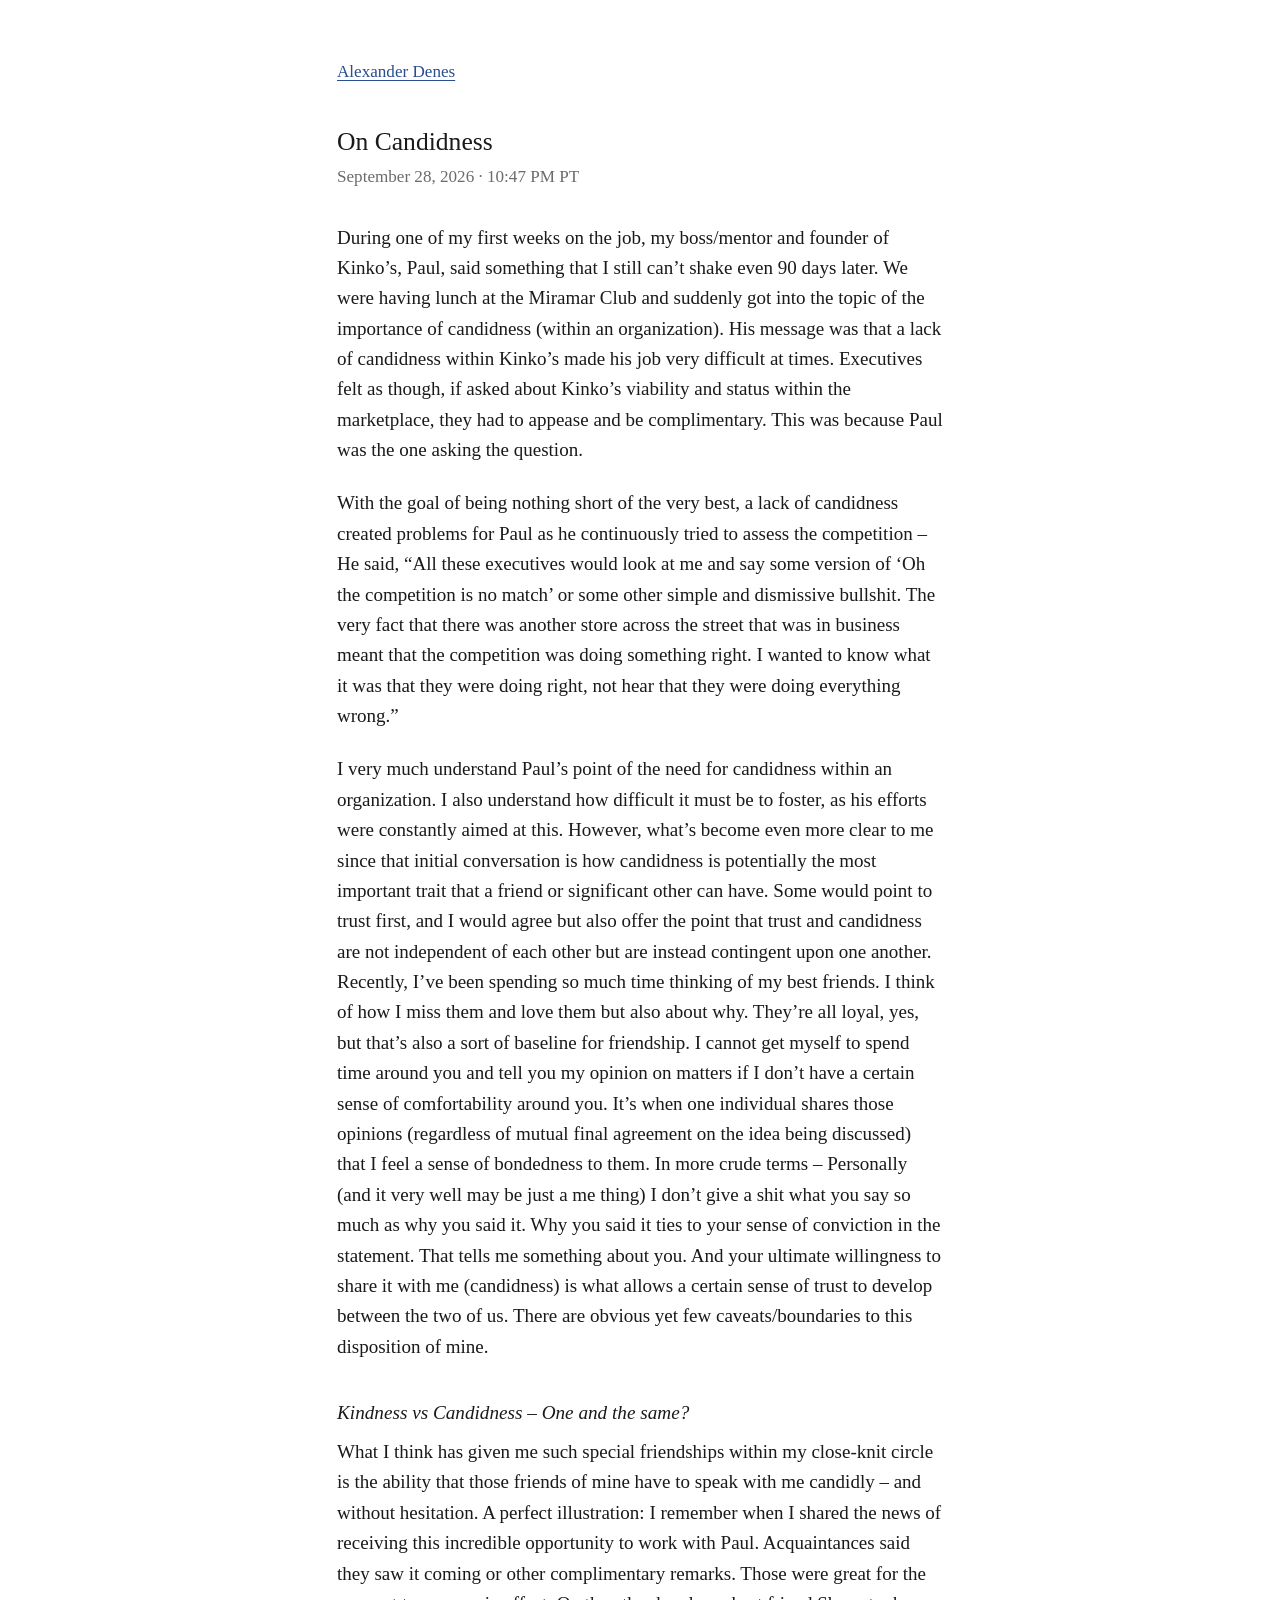
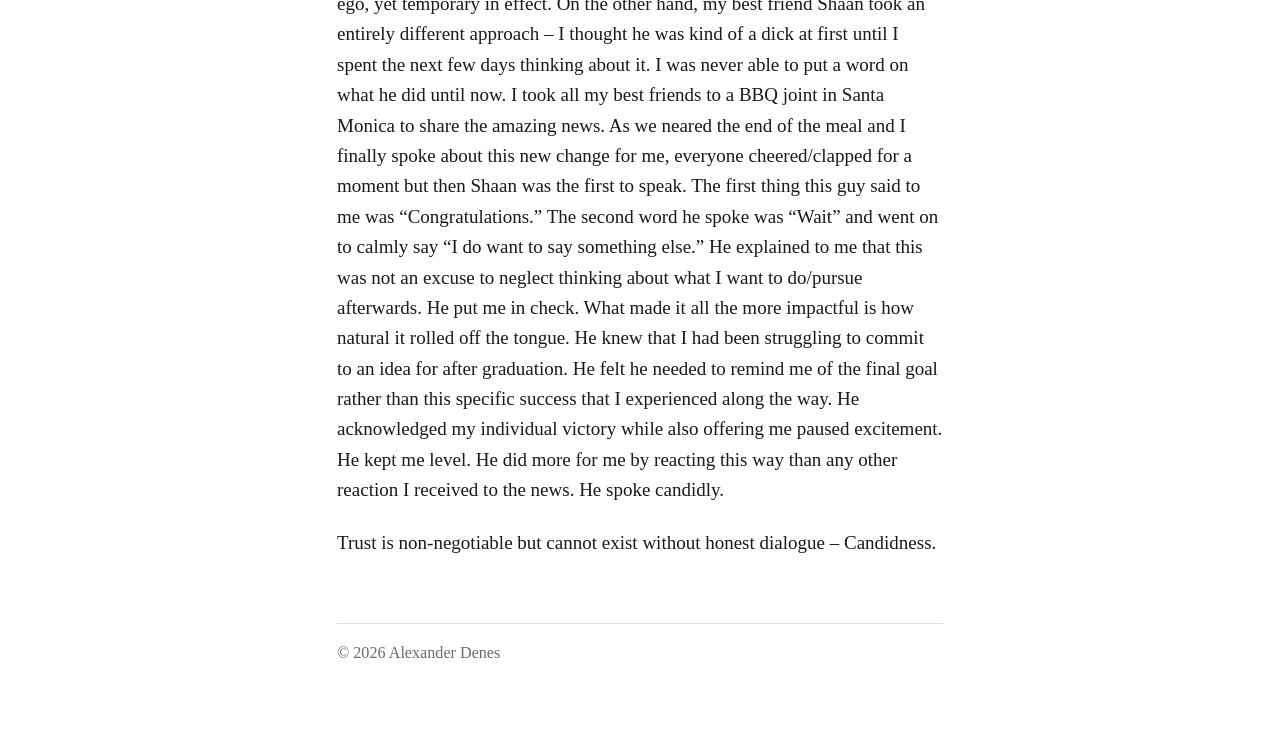
==== essays/on-candidness.html @ 950a408e "On Candidness: reword sentence about fostering candidness Co-Authored-By: Claude Opus 5.5 <noreply@a" ====
<!DOCTYPE html>
<html lang="en">
<head>
  <meta charset="utf-8">
  <meta name="viewport" content="width=device-width, initial-scale=1">
  <title>On Candidness — Alexander Denes</title>
  <link rel="stylesheet" href="/style.css">
</head>
<body>
<main>
  <a class="back" href="/">Alexander Denes</a>
  <article>
    <h1>On Candidness</h1>
    <p class="date"><time datetime="2026-09-28T22:47-07:00">September 28, 2026 · 10:47 PM PT</time></p>

    <p>During one of my first weeks on the job, my boss/mentor and founder of Kinko’s, Paul, said something that I still can’t shake even 90 days later. We were having lunch at the Miramar Club and suddenly got into the topic of the importance of candidness (within an organization). His message was that a lack of candidness within Kinko’s made his job very difficult at times. Executives felt as though, if asked about Kinko’s viability and status within the marketplace, they had to appease and be complimentary. This was because Paul was the one asking the question.</p>

    <p>With the goal of being nothing short of the very best, a lack of candidness created problems for Paul as he continuously tried to assess the competition – He said, “All these executives would look at me and say some version of ‘Oh the competition is no match’ or some other simple and dismissive bullshit. The very fact that there was another store across the street that was in business meant that the competition was doing something right. I wanted to know what it was that they were doing right, not hear that they were doing everything wrong.”</p>

    <p>I very much understand Paul’s point of the need for candidness within an organization. I also understand how difficult it must be to foster, as his efforts were constantly aimed at this. However, what’s become even more clear to me since that initial conversation is how candidness is potentially the most important trait that a friend or significant other can have. Some would point to trust first, and I would agree but also offer the point that trust and candidness are not independent of each other but are instead contingent upon one another. Recently, I’ve been spending so much time thinking of my best friends. I think of how I miss them and love them but also about why. They’re all loyal, yes, but that’s also a sort of baseline for friendship. I cannot get myself to spend time around you and tell you my opinion on matters if I don’t have a certain sense of comfortability around you. It’s when one individual shares those opinions (regardless of mutual final agreement on the idea being discussed) that I feel a sense of bondedness to them. In more crude terms – Personally (and it very well may be just a me thing) I don’t give a shit what you say so much as why you said it. Why you said it ties to your sense of conviction in the statement. That tells me something about you. And your ultimate willingness to share it with me (candidness) is what allows a certain sense of trust to develop between the two of us. There are obvious yet few caveats/boundaries to this disposition of mine.</p>

    <h2>Kindness vs Candidness – One and the same?</h2>

    <p>What I think has given me such special friendships within my close-knit circle is the ability that those friends of mine have to speak with me candidly – and without hesitation. A perfect illustration: I remember when I shared the news of receiving this incredible opportunity to work with Paul. Acquaintances said they saw it coming or other complimentary remarks. Those were great for the ego, yet temporary in effect. On the other hand, my best friend Shaan took an entirely different approach – I thought he was kind of a dick at first until I spent the next few days thinking about it. I was never able to put a word on what he did until now. I took all my best friends to a BBQ joint in Santa Monica to share the amazing news. As we neared the end of the meal and I finally spoke about this new change for me, everyone cheered/clapped for a moment but then Shaan was the first to speak. The first thing this guy said to me was “Congratulations.” The second word he spoke was “Wait” and went on to calmly say “I do want to say something else.” He explained to me that this was not an excuse to neglect thinking about what I want to do/pursue afterwards. He put me in check. What made it all the more impactful is how natural it rolled off the tongue. He knew that I had been struggling to commit to an idea for after graduation. He felt he needed to remind me of the final goal rather than this specific success that I experienced along the way. He acknowledged my individual victory while also offering me paused excitement. He kept me level. He did more for me by reacting this way than any other reaction I received to the news. He spoke candidly.</p>

    <p>Trust is non-negotiable but cannot exist without honest dialogue – Candidness.</p>
  </article>
  <footer>© 2026 Alexander Denes</footer>
</main>
</body>
</html>
---- style.css ----
:root {
  --ink: #1a1a1a;
  --muted: #6b6b6b;
  --paper: #ffffff;
  --link: #2a4d8f;
  --rule: #e2e2e2;
}
* { box-sizing: border-box; }
html { -webkit-text-size-adjust: 100%; }
body {
  margin: 0;
  background: var(--paper);
  color: var(--ink);
  font-family: "Iowan Old Style", "Palatino Linotype", Palatino, "Book Antiqua", Georgia, serif;
  font-size: 19px;
  line-height: 1.6;
}
main { max-width: 34em; margin: 0 auto; padding: 3.5rem 1.25rem 5rem; }
a { color: var(--link); text-decoration-thickness: 1px; text-underline-offset: 3px; }
a:hover { color: var(--ink); }
a:focus-visible { outline: 2px solid var(--link); outline-offset: 3px; }

.site-name { font-size: 1.9rem; font-weight: normal; letter-spacing: -0.01em; margin: 0 0 0.25rem; }
.site-name a { color: var(--ink); text-decoration: none; }
.tagline { color: var(--muted); margin: 0 0 3rem; font-style: italic; }

.essays { list-style: none; padding: 0; margin: 0; }
.essays li { display: flex; justify-content: space-between; gap: 1rem; padding: 0.4rem 0; }
.essays time { color: var(--muted); font-size: 0.85em; white-space: nowrap; }

.back { font-size: 0.9em; }
article h1 { font-size: 1.6rem; font-weight: normal; line-height: 1.25; margin: 2.5rem 0 0.3rem; }
article .date { color: var(--muted); font-size: 0.9em; margin: 0 0 2rem; }
article p { margin: 0 0 1.2em; }
article h2 { font-size: 1.2rem; font-weight: normal; font-style: italic; line-height: 1.3; margin: 2em 0 0.6em; }
article blockquote { margin: 1.5em 0; padding-left: 1em; border-left: 2px solid var(--rule); color: var(--muted); }

footer { margin-top: 4rem; padding-top: 1rem; border-top: 1px solid var(--rule); color: var(--muted); font-size: 0.85em; }
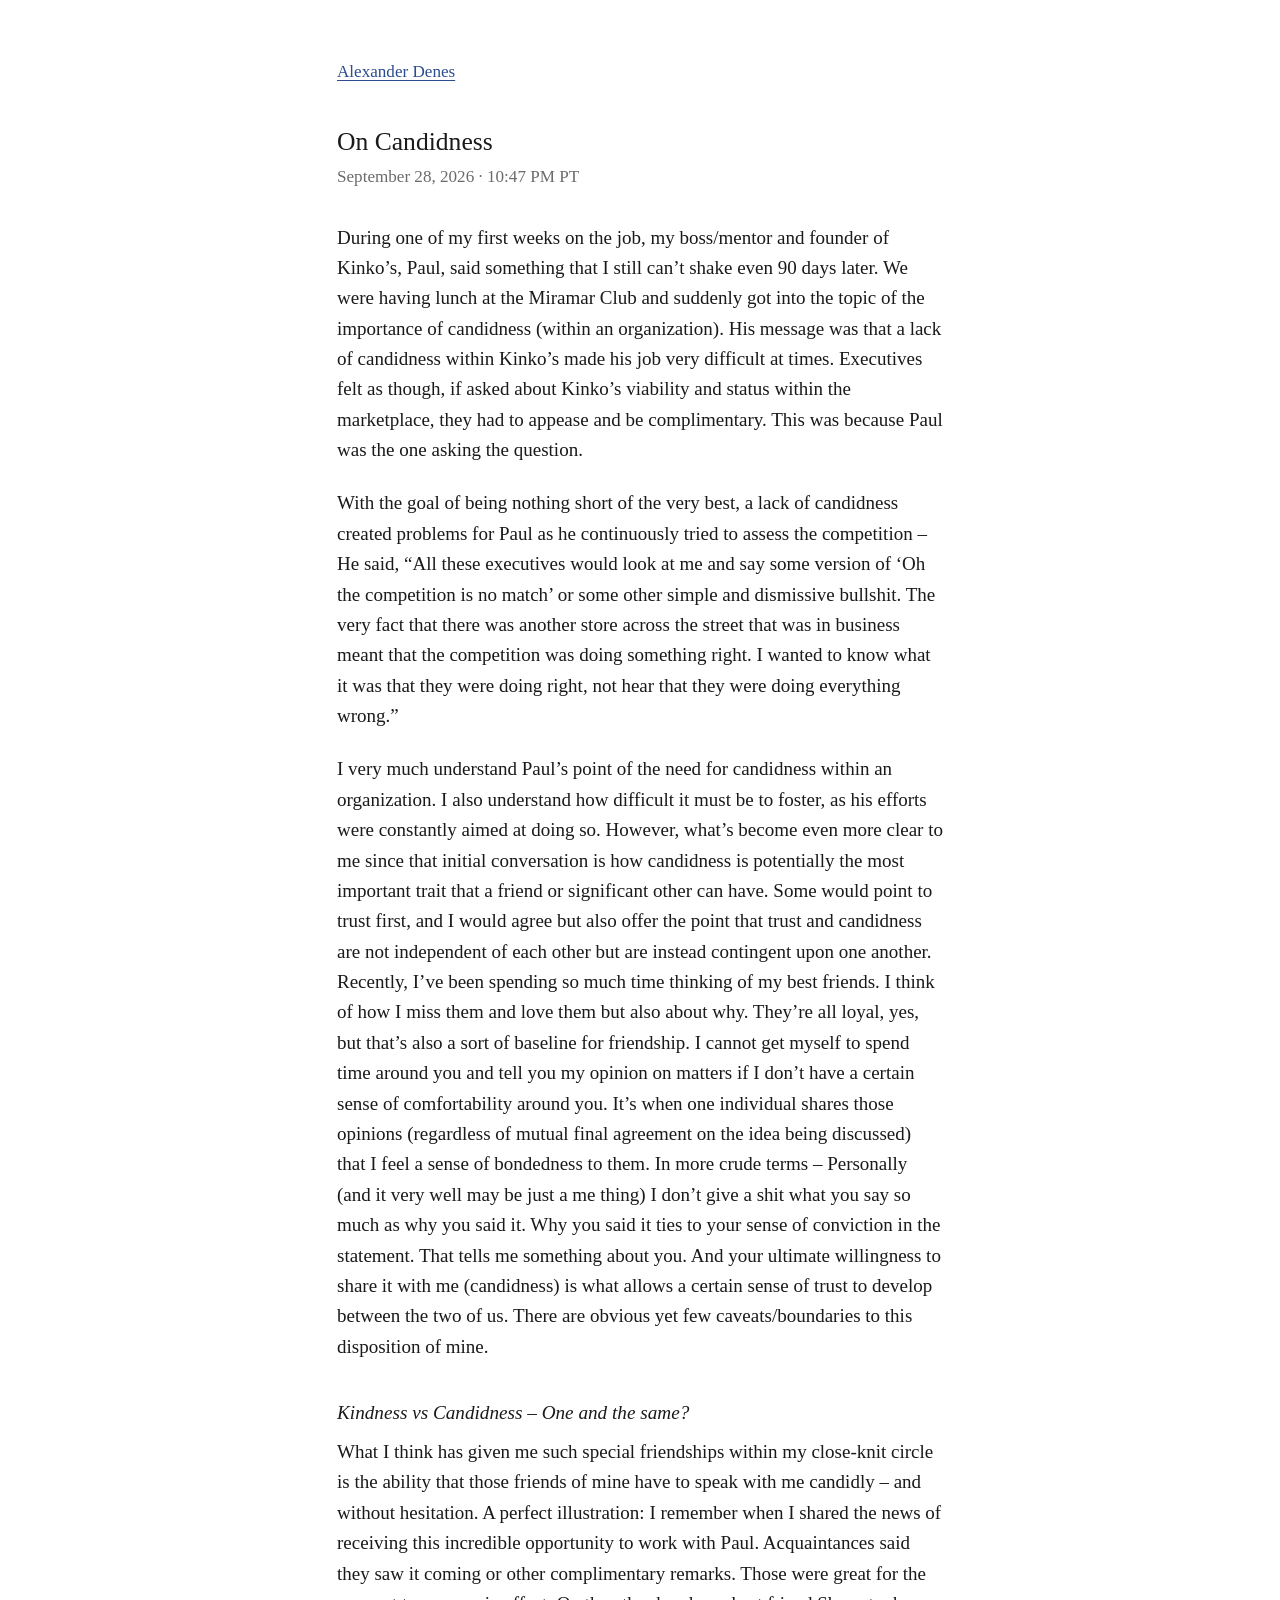
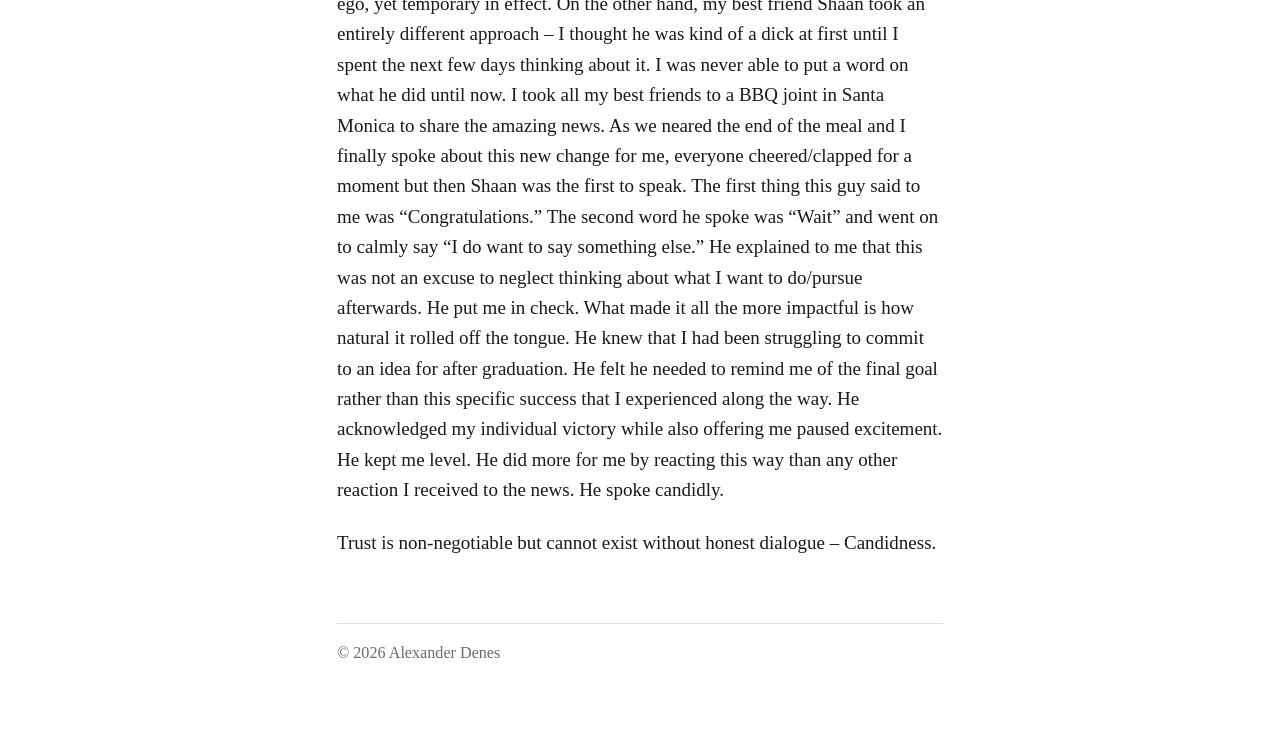
==== commit 0db72e68: "On Candidness: restore "doing so" in sentence about fostering candidness Co-Authored-By: Claude Opus" ====
--- a/essays/on-candidness.html
+++ b/essays/on-candidness.html
@@ -17,7 +17,7 @@
 
     <p>With the goal of being nothing short of the very best, a lack of candidness created problems for Paul as he continuously tried to assess the competition – He said, “All these executives would look at me and say some version of ‘Oh the competition is no match’ or some other simple and dismissive bullshit. The very fact that there was another store across the street that was in business meant that the competition was doing something right. I wanted to know what it was that they were doing right, not hear that they were doing everything wrong.”</p>
 
-    <p>I very much understand Paul’s point of the need for candidness within an organization. I also understand how difficult it must be to foster, as his efforts were constantly aimed at this. However, what’s become even more clear to me since that initial conversation is how candidness is potentially the most important trait that a friend or significant other can have. Some would point to trust first, and I would agree but also offer the point that trust and candidness are not independent of each other but are instead contingent upon one another. Recently, I’ve been spending so much time thinking of my best friends. I think of how I miss them and love them but also about why. They’re all loyal, yes, but that’s also a sort of baseline for friendship. I cannot get myself to spend time around you and tell you my opinion on matters if I don’t have a certain sense of comfortability around you. It’s when one individual shares those opinions (regardless of mutual final agreement on the idea being discussed) that I feel a sense of bondedness to them. In more crude terms – Personally (and it very well may be just a me thing) I don’t give a shit what you say so much as why you said it. Why you said it ties to your sense of conviction in the statement. That tells me something about you. And your ultimate willingness to share it with me (candidness) is what allows a certain sense of trust to develop between the two of us. There are obvious yet few caveats/boundaries to this disposition of mine.</p>
+    <p>I very much understand Paul’s point of the need for candidness within an organization. I also understand how difficult it must be to foster, as his efforts were constantly aimed at doing so. However, what’s become even more clear to me since that initial conversation is how candidness is potentially the most important trait that a friend or significant other can have. Some would point to trust first, and I would agree but also offer the point that trust and candidness are not independent of each other but are instead contingent upon one another. Recently, I’ve been spending so much time thinking of my best friends. I think of how I miss them and love them but also about why. They’re all loyal, yes, but that’s also a sort of baseline for friendship. I cannot get myself to spend time around you and tell you my opinion on matters if I don’t have a certain sense of comfortability around you. It’s when one individual shares those opinions (regardless of mutual final agreement on the idea being discussed) that I feel a sense of bondedness to them. In more crude terms – Personally (and it very well may be just a me thing) I don’t give a shit what you say so much as why you said it. Why you said it ties to your sense of conviction in the statement. That tells me something about you. And your ultimate willingness to share it with me (candidness) is what allows a certain sense of trust to develop between the two of us. There are obvious yet few caveats/boundaries to this disposition of mine.</p>
 
     <h2>Kindness vs Candidness – One and the same?</h2>
 
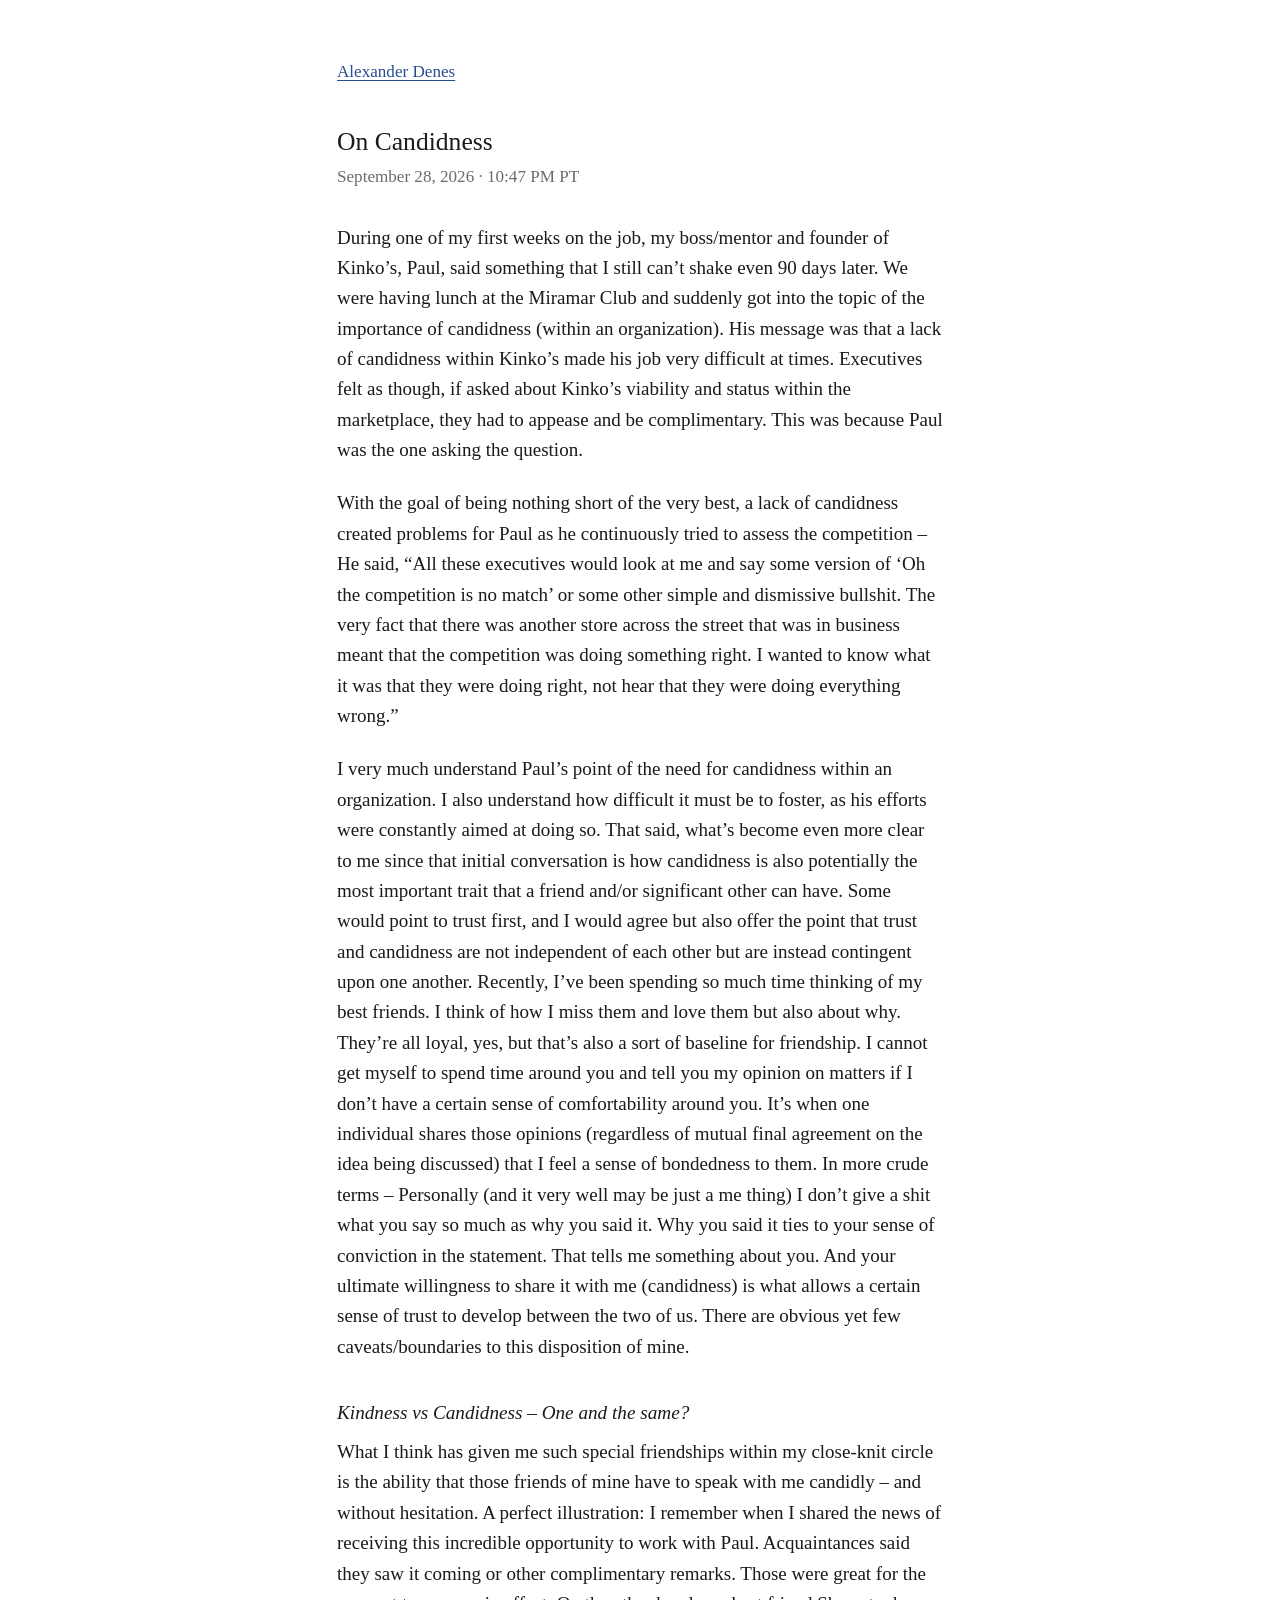
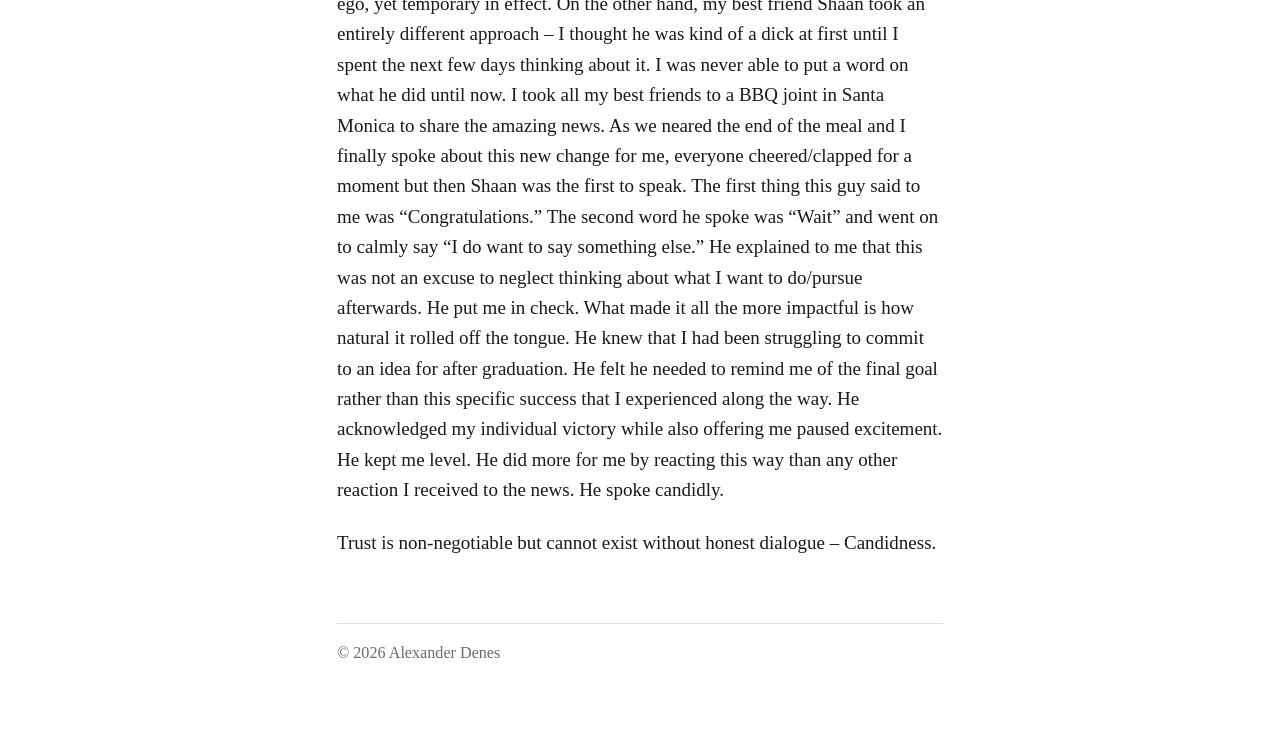
==== commit 27167e83: "On Candidness: reword sentence about friends and significant others Co-Authored-By: Claude Opus 5.5 " ====
--- a/essays/on-candidness.html
+++ b/essays/on-candidness.html
@@ -17,7 +17,7 @@
 
     <p>With the goal of being nothing short of the very best, a lack of candidness created problems for Paul as he continuously tried to assess the competition – He said, “All these executives would look at me and say some version of ‘Oh the competition is no match’ or some other simple and dismissive bullshit. The very fact that there was another store across the street that was in business meant that the competition was doing something right. I wanted to know what it was that they were doing right, not hear that they were doing everything wrong.”</p>
 
-    <p>I very much understand Paul’s point of the need for candidness within an organization. I also understand how difficult it must be to foster, as his efforts were constantly aimed at doing so. However, what’s become even more clear to me since that initial conversation is how candidness is potentially the most important trait that a friend or significant other can have. Some would point to trust first, and I would agree but also offer the point that trust and candidness are not independent of each other but are instead contingent upon one another. Recently, I’ve been spending so much time thinking of my best friends. I think of how I miss them and love them but also about why. They’re all loyal, yes, but that’s also a sort of baseline for friendship. I cannot get myself to spend time around you and tell you my opinion on matters if I don’t have a certain sense of comfortability around you. It’s when one individual shares those opinions (regardless of mutual final agreement on the idea being discussed) that I feel a sense of bondedness to them. In more crude terms – Personally (and it very well may be just a me thing) I don’t give a shit what you say so much as why you said it. Why you said it ties to your sense of conviction in the statement. That tells me something about you. And your ultimate willingness to share it with me (candidness) is what allows a certain sense of trust to develop between the two of us. There are obvious yet few caveats/boundaries to this disposition of mine.</p>
+    <p>I very much understand Paul’s point of the need for candidness within an organization. I also understand how difficult it must be to foster, as his efforts were constantly aimed at doing so. That said, what’s become even more clear to me since that initial conversation is how candidness is also potentially the most important trait that a friend and/or significant other can have. Some would point to trust first, and I would agree but also offer the point that trust and candidness are not independent of each other but are instead contingent upon one another. Recently, I’ve been spending so much time thinking of my best friends. I think of how I miss them and love them but also about why. They’re all loyal, yes, but that’s also a sort of baseline for friendship. I cannot get myself to spend time around you and tell you my opinion on matters if I don’t have a certain sense of comfortability around you. It’s when one individual shares those opinions (regardless of mutual final agreement on the idea being discussed) that I feel a sense of bondedness to them. In more crude terms – Personally (and it very well may be just a me thing) I don’t give a shit what you say so much as why you said it. Why you said it ties to your sense of conviction in the statement. That tells me something about you. And your ultimate willingness to share it with me (candidness) is what allows a certain sense of trust to develop between the two of us. There are obvious yet few caveats/boundaries to this disposition of mine.</p>
 
     <h2>Kindness vs Candidness – One and the same?</h2>
 
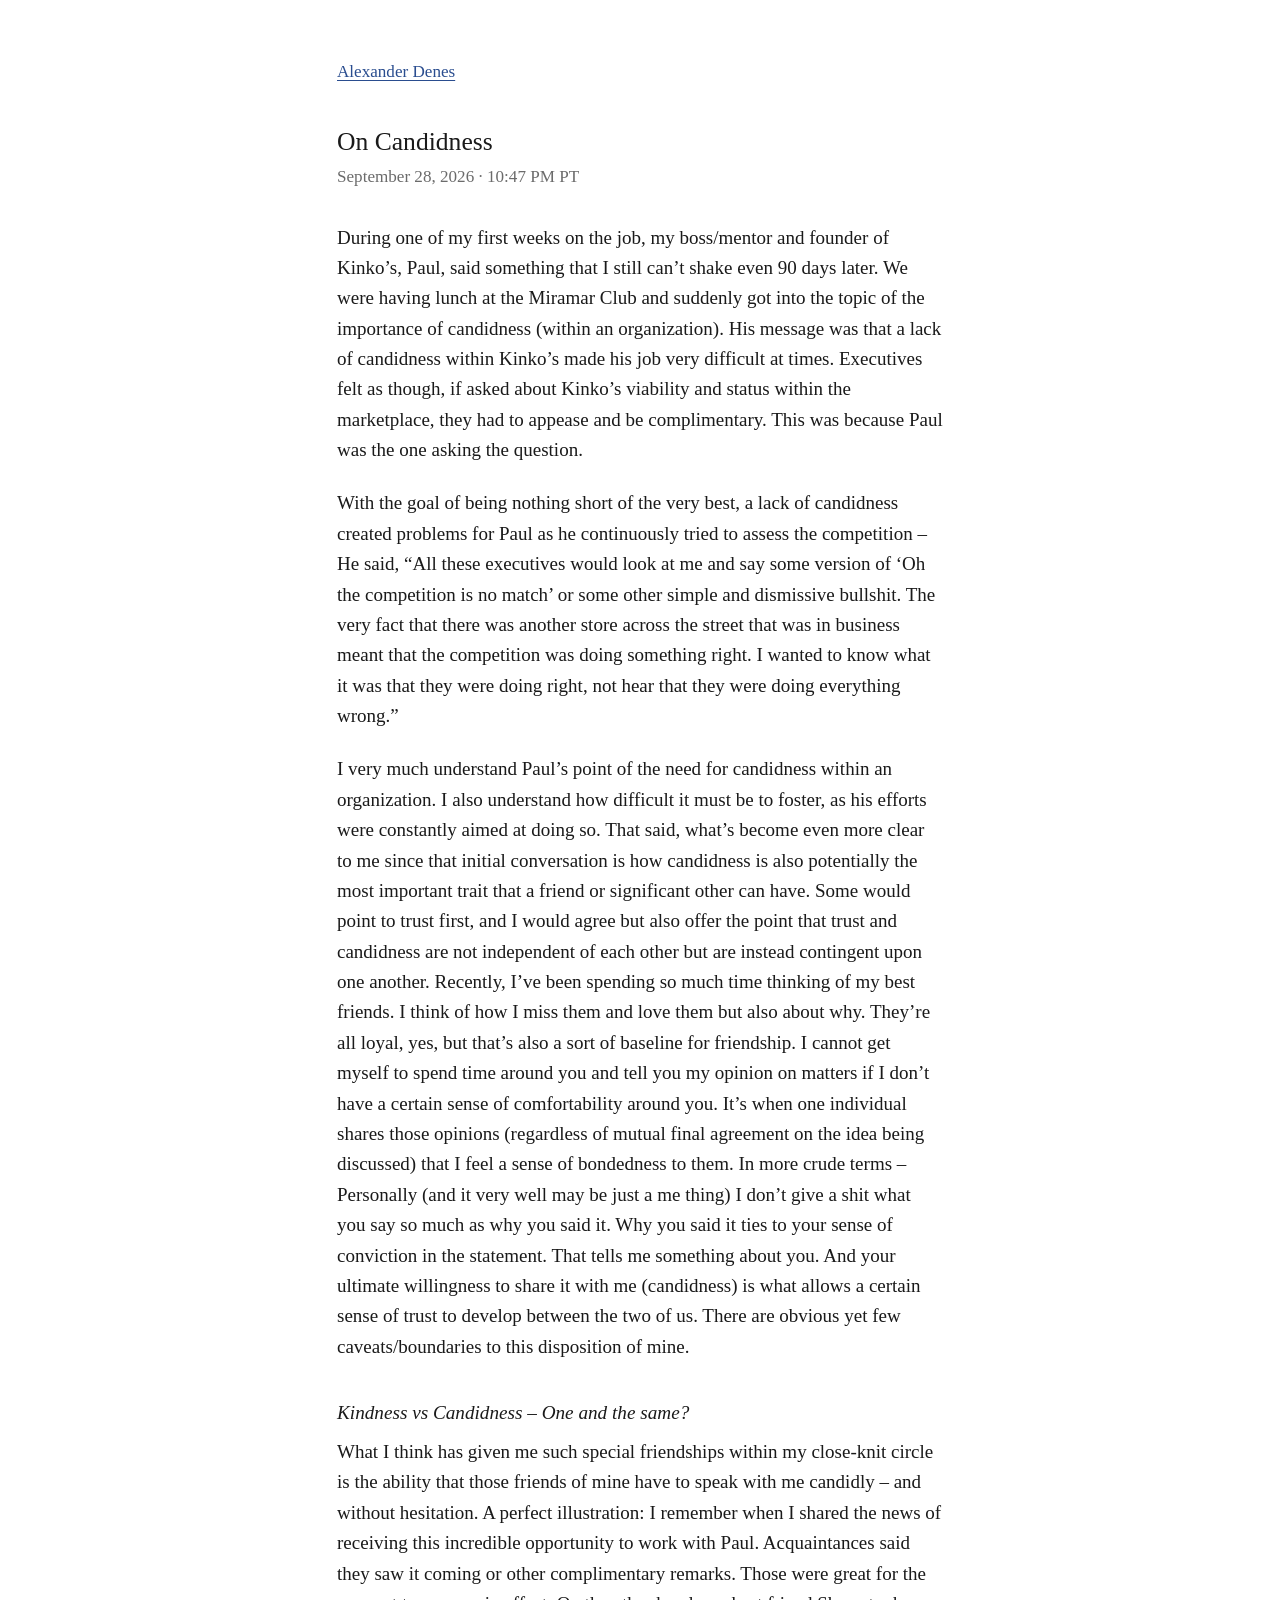
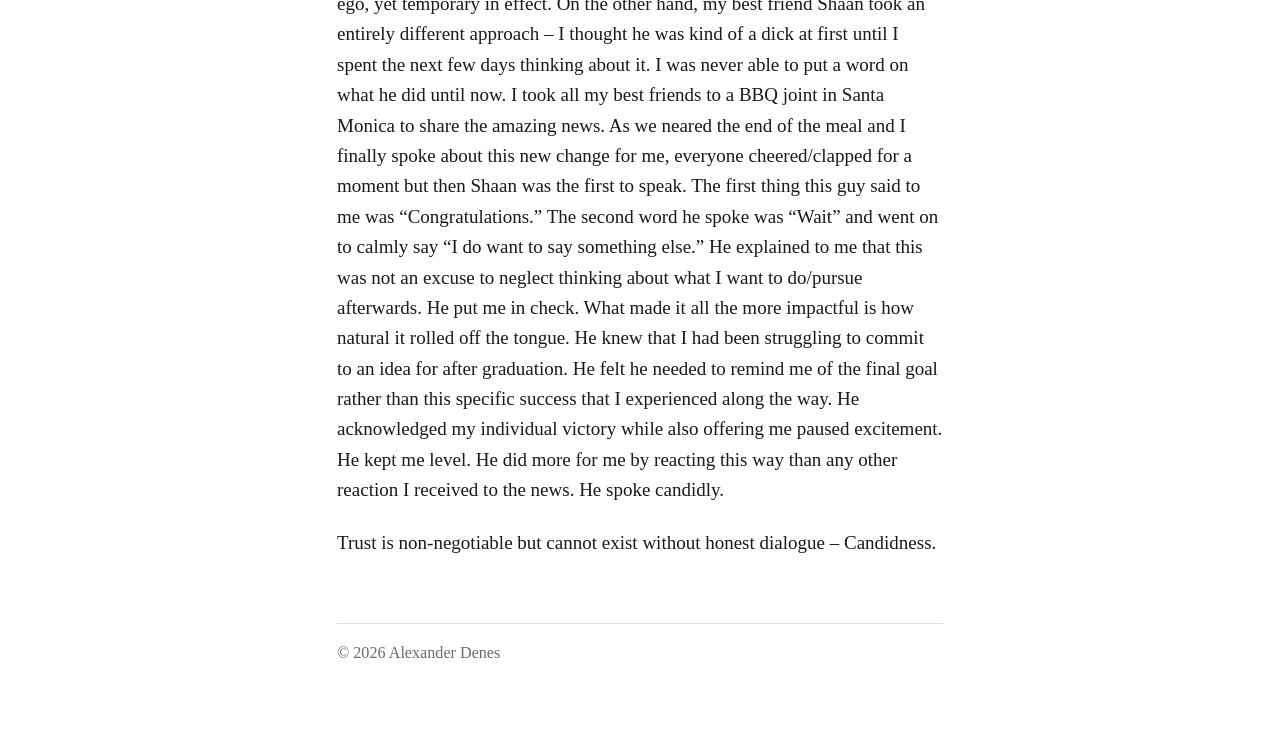
==== commit ec3b539b: "On Candidness: change "and/or" back to "or" Co-Authored-By: Claude Opus 5.5 <noreply@anthropic.com> " ====
--- a/essays/on-candidness.html
+++ b/essays/on-candidness.html
@@ -17,7 +17,7 @@
 
     <p>With the goal of being nothing short of the very best, a lack of candidness created problems for Paul as he continuously tried to assess the competition – He said, “All these executives would look at me and say some version of ‘Oh the competition is no match’ or some other simple and dismissive bullshit. The very fact that there was another store across the street that was in business meant that the competition was doing something right. I wanted to know what it was that they were doing right, not hear that they were doing everything wrong.”</p>
 
-    <p>I very much understand Paul’s point of the need for candidness within an organization. I also understand how difficult it must be to foster, as his efforts were constantly aimed at doing so. That said, what’s become even more clear to me since that initial conversation is how candidness is also potentially the most important trait that a friend and/or significant other can have. Some would point to trust first, and I would agree but also offer the point that trust and candidness are not independent of each other but are instead contingent upon one another. Recently, I’ve been spending so much time thinking of my best friends. I think of how I miss them and love them but also about why. They’re all loyal, yes, but that’s also a sort of baseline for friendship. I cannot get myself to spend time around you and tell you my opinion on matters if I don’t have a certain sense of comfortability around you. It’s when one individual shares those opinions (regardless of mutual final agreement on the idea being discussed) that I feel a sense of bondedness to them. In more crude terms – Personally (and it very well may be just a me thing) I don’t give a shit what you say so much as why you said it. Why you said it ties to your sense of conviction in the statement. That tells me something about you. And your ultimate willingness to share it with me (candidness) is what allows a certain sense of trust to develop between the two of us. There are obvious yet few caveats/boundaries to this disposition of mine.</p>
+    <p>I very much understand Paul’s point of the need for candidness within an organization. I also understand how difficult it must be to foster, as his efforts were constantly aimed at doing so. That said, what’s become even more clear to me since that initial conversation is how candidness is also potentially the most important trait that a friend or significant other can have. Some would point to trust first, and I would agree but also offer the point that trust and candidness are not independent of each other but are instead contingent upon one another. Recently, I’ve been spending so much time thinking of my best friends. I think of how I miss them and love them but also about why. They’re all loyal, yes, but that’s also a sort of baseline for friendship. I cannot get myself to spend time around you and tell you my opinion on matters if I don’t have a certain sense of comfortability around you. It’s when one individual shares those opinions (regardless of mutual final agreement on the idea being discussed) that I feel a sense of bondedness to them. In more crude terms – Personally (and it very well may be just a me thing) I don’t give a shit what you say so much as why you said it. Why you said it ties to your sense of conviction in the statement. That tells me something about you. And your ultimate willingness to share it with me (candidness) is what allows a certain sense of trust to develop between the two of us. There are obvious yet few caveats/boundaries to this disposition of mine.</p>
 
     <h2>Kindness vs Candidness – One and the same?</h2>
 
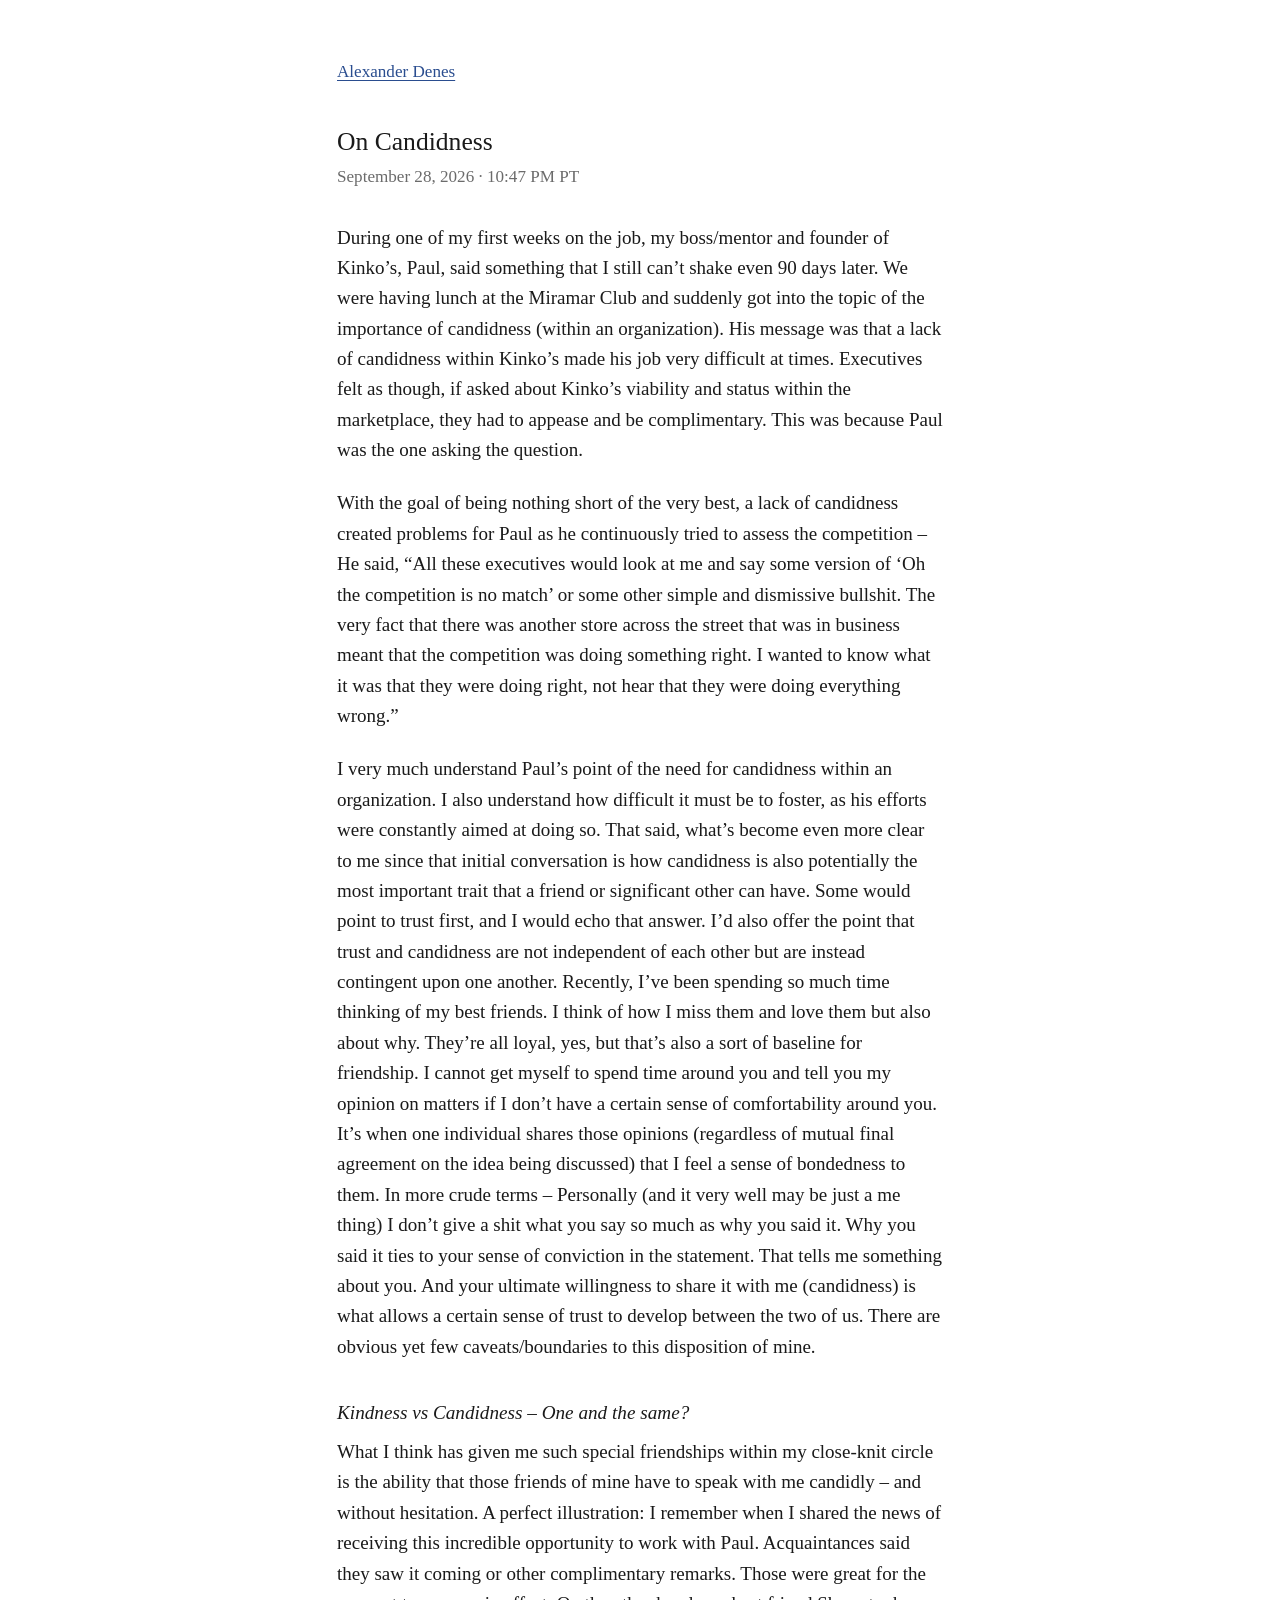
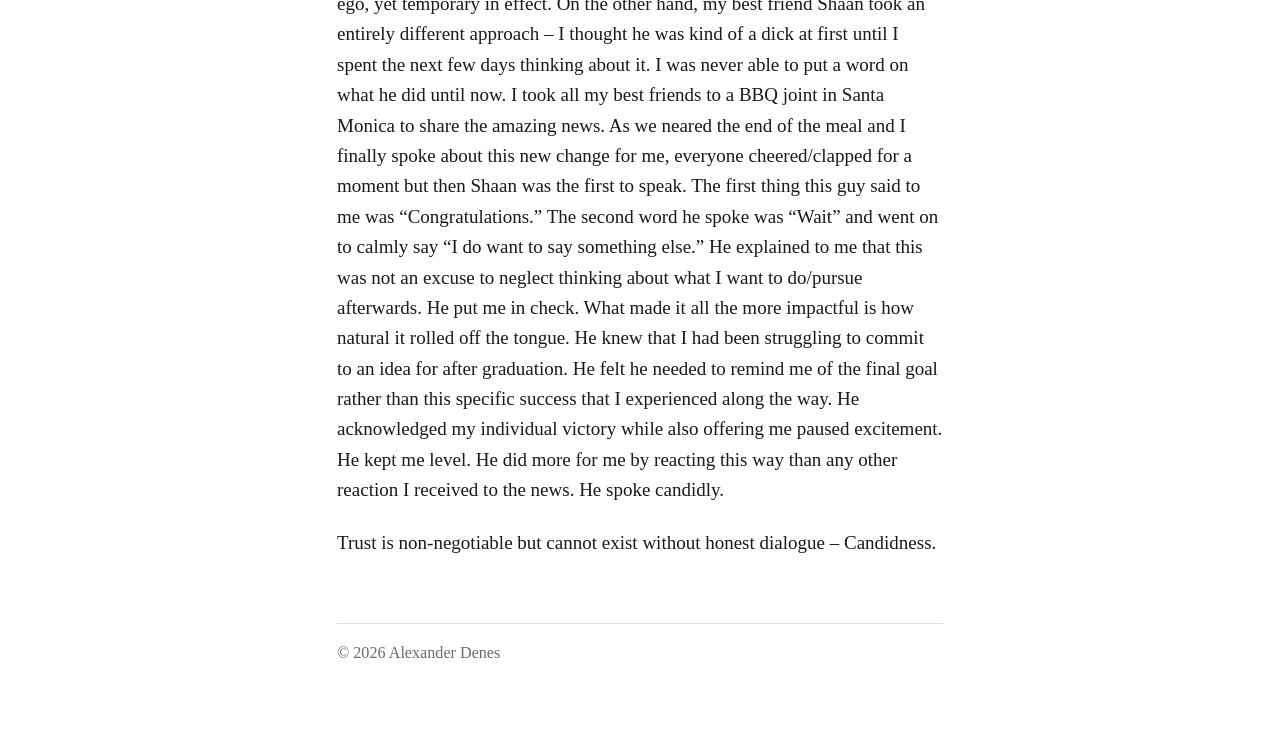
==== commit 2f0abe13: "On Candidness: split sentence about trust Co-Authored-By: Claude Opus 5.5 <noreply@anthropic.com> Cl" ====
--- a/essays/on-candidness.html
+++ b/essays/on-candidness.html
@@ -17,7 +17,7 @@
 
     <p>With the goal of being nothing short of the very best, a lack of candidness created problems for Paul as he continuously tried to assess the competition – He said, “All these executives would look at me and say some version of ‘Oh the competition is no match’ or some other simple and dismissive bullshit. The very fact that there was another store across the street that was in business meant that the competition was doing something right. I wanted to know what it was that they were doing right, not hear that they were doing everything wrong.”</p>
 
-    <p>I very much understand Paul’s point of the need for candidness within an organization. I also understand how difficult it must be to foster, as his efforts were constantly aimed at doing so. That said, what’s become even more clear to me since that initial conversation is how candidness is also potentially the most important trait that a friend or significant other can have. Some would point to trust first, and I would agree but also offer the point that trust and candidness are not independent of each other but are instead contingent upon one another. Recently, I’ve been spending so much time thinking of my best friends. I think of how I miss them and love them but also about why. They’re all loyal, yes, but that’s also a sort of baseline for friendship. I cannot get myself to spend time around you and tell you my opinion on matters if I don’t have a certain sense of comfortability around you. It’s when one individual shares those opinions (regardless of mutual final agreement on the idea being discussed) that I feel a sense of bondedness to them. In more crude terms – Personally (and it very well may be just a me thing) I don’t give a shit what you say so much as why you said it. Why you said it ties to your sense of conviction in the statement. That tells me something about you. And your ultimate willingness to share it with me (candidness) is what allows a certain sense of trust to develop between the two of us. There are obvious yet few caveats/boundaries to this disposition of mine.</p>
+    <p>I very much understand Paul’s point of the need for candidness within an organization. I also understand how difficult it must be to foster, as his efforts were constantly aimed at doing so. That said, what’s become even more clear to me since that initial conversation is how candidness is also potentially the most important trait that a friend or significant other can have. Some would point to trust first, and I would echo that answer. I’d also offer the point that trust and candidness are not independent of each other but are instead contingent upon one another. Recently, I’ve been spending so much time thinking of my best friends. I think of how I miss them and love them but also about why. They’re all loyal, yes, but that’s also a sort of baseline for friendship. I cannot get myself to spend time around you and tell you my opinion on matters if I don’t have a certain sense of comfortability around you. It’s when one individual shares those opinions (regardless of mutual final agreement on the idea being discussed) that I feel a sense of bondedness to them. In more crude terms – Personally (and it very well may be just a me thing) I don’t give a shit what you say so much as why you said it. Why you said it ties to your sense of conviction in the statement. That tells me something about you. And your ultimate willingness to share it with me (candidness) is what allows a certain sense of trust to develop between the two of us. There are obvious yet few caveats/boundaries to this disposition of mine.</p>
 
     <h2>Kindness vs Candidness – One and the same?</h2>
 
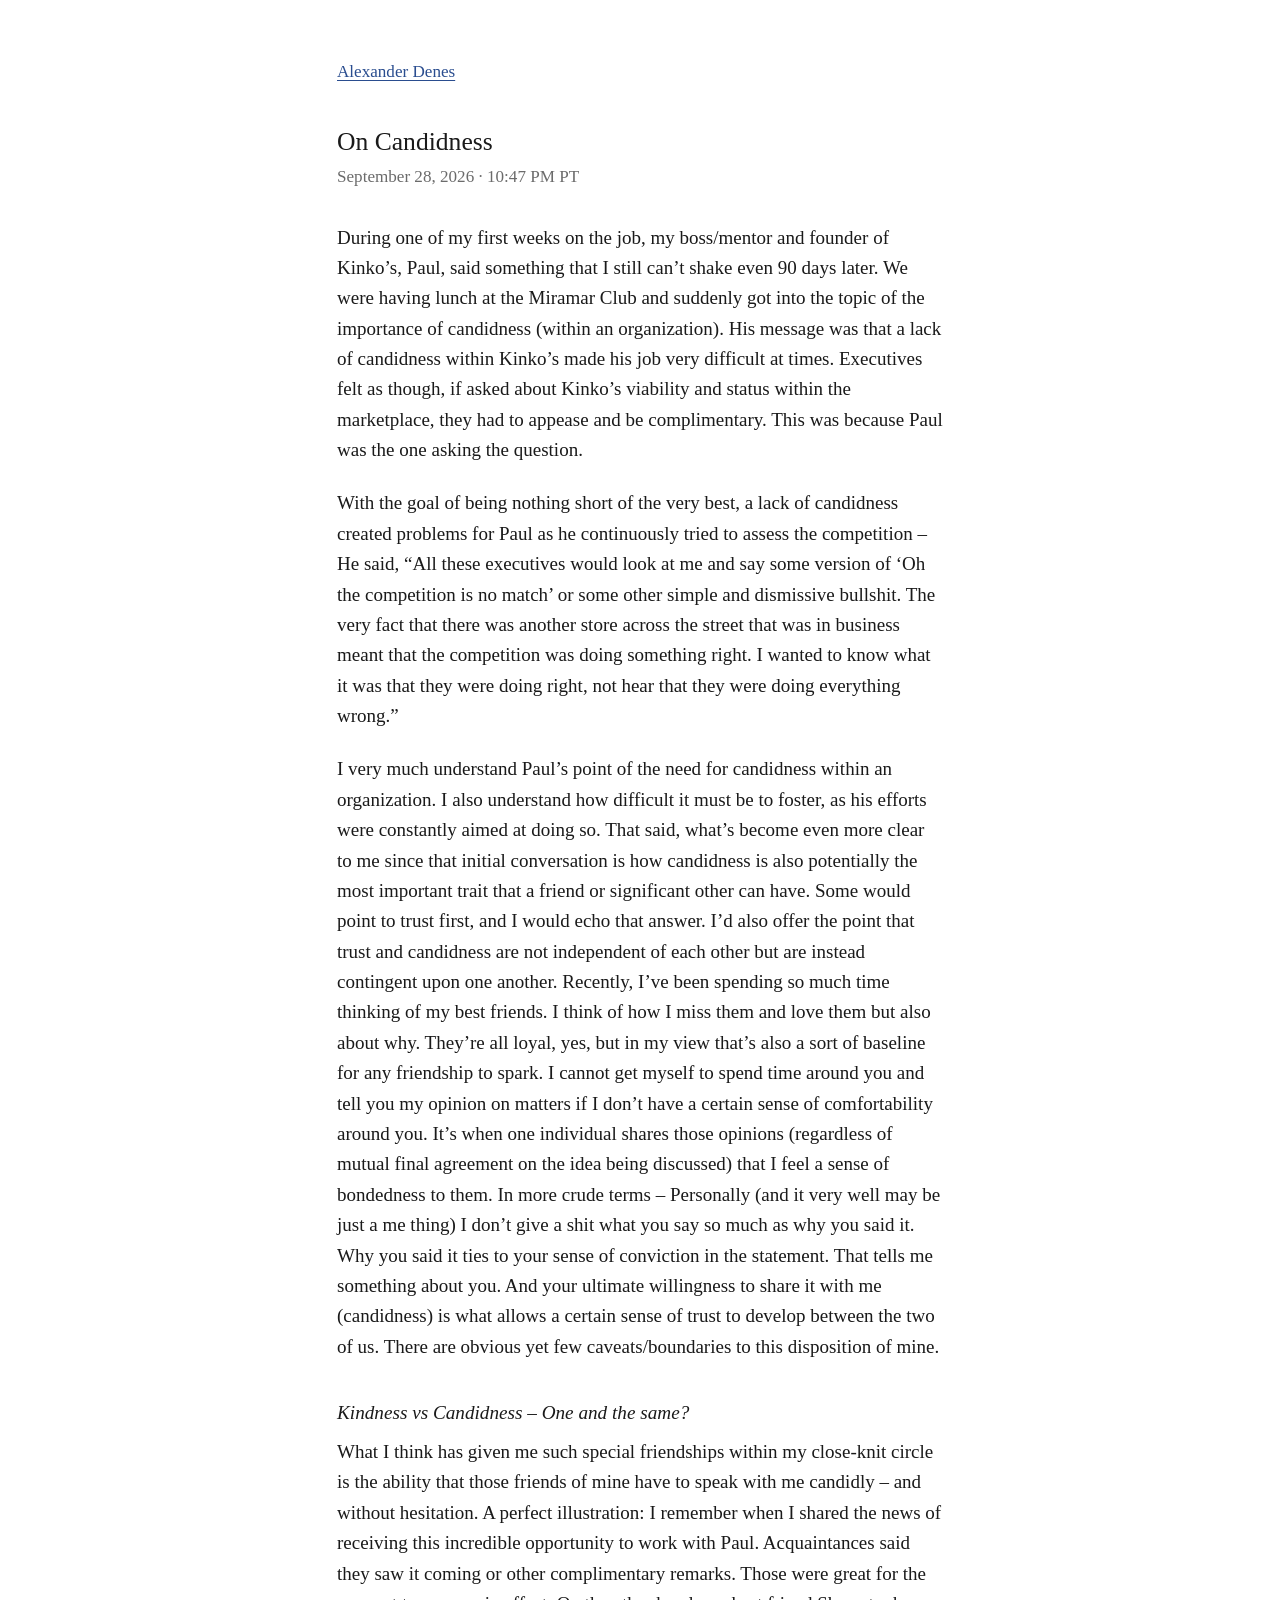
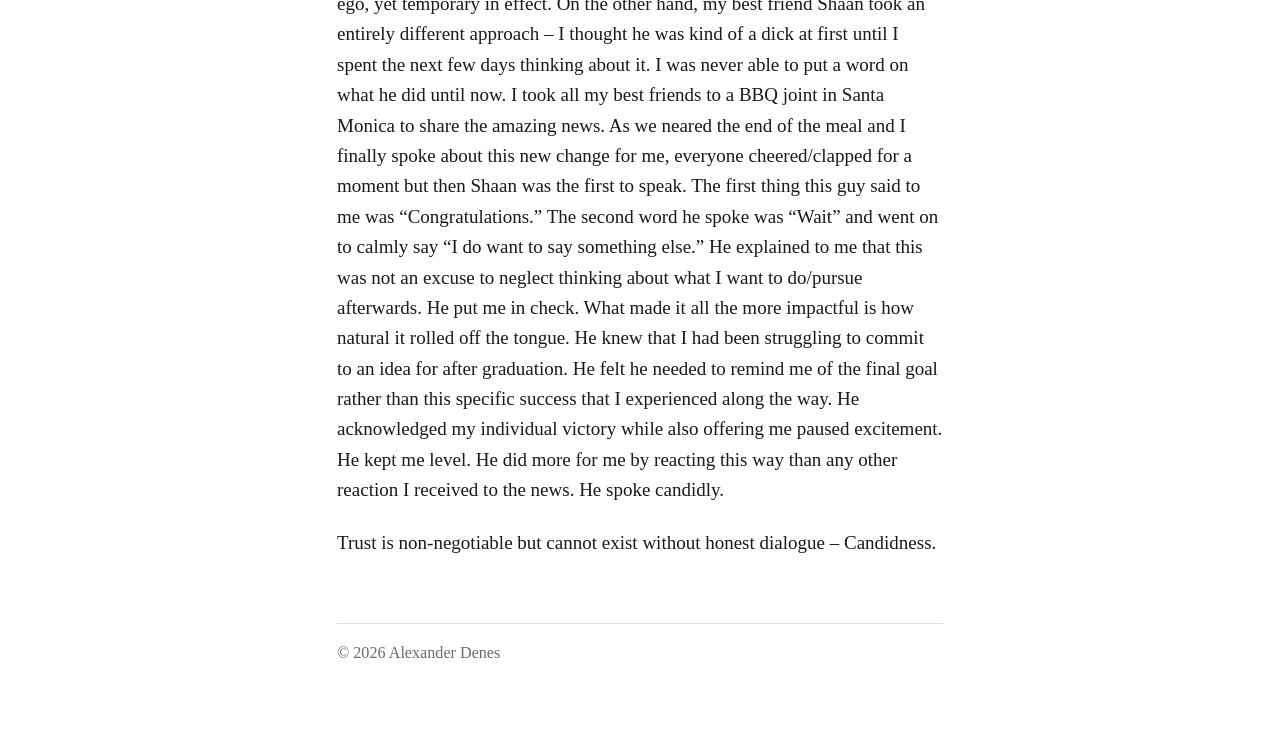
==== commit e5f5ad7b: "On Candidness: reword sentence about loyalty Co-Authored-By: Claude Opus 5.5 <noreply@anthropic.com>" ====
--- a/essays/on-candidness.html
+++ b/essays/on-candidness.html
@@ -17,7 +17,7 @@
 
     <p>With the goal of being nothing short of the very best, a lack of candidness created problems for Paul as he continuously tried to assess the competition – He said, “All these executives would look at me and say some version of ‘Oh the competition is no match’ or some other simple and dismissive bullshit. The very fact that there was another store across the street that was in business meant that the competition was doing something right. I wanted to know what it was that they were doing right, not hear that they were doing everything wrong.”</p>
 
-    <p>I very much understand Paul’s point of the need for candidness within an organization. I also understand how difficult it must be to foster, as his efforts were constantly aimed at doing so. That said, what’s become even more clear to me since that initial conversation is how candidness is also potentially the most important trait that a friend or significant other can have. Some would point to trust first, and I would echo that answer. I’d also offer the point that trust and candidness are not independent of each other but are instead contingent upon one another. Recently, I’ve been spending so much time thinking of my best friends. I think of how I miss them and love them but also about why. They’re all loyal, yes, but that’s also a sort of baseline for friendship. I cannot get myself to spend time around you and tell you my opinion on matters if I don’t have a certain sense of comfortability around you. It’s when one individual shares those opinions (regardless of mutual final agreement on the idea being discussed) that I feel a sense of bondedness to them. In more crude terms – Personally (and it very well may be just a me thing) I don’t give a shit what you say so much as why you said it. Why you said it ties to your sense of conviction in the statement. That tells me something about you. And your ultimate willingness to share it with me (candidness) is what allows a certain sense of trust to develop between the two of us. There are obvious yet few caveats/boundaries to this disposition of mine.</p>
+    <p>I very much understand Paul’s point of the need for candidness within an organization. I also understand how difficult it must be to foster, as his efforts were constantly aimed at doing so. That said, what’s become even more clear to me since that initial conversation is how candidness is also potentially the most important trait that a friend or significant other can have. Some would point to trust first, and I would echo that answer. I’d also offer the point that trust and candidness are not independent of each other but are instead contingent upon one another. Recently, I’ve been spending so much time thinking of my best friends. I think of how I miss them and love them but also about why. They’re all loyal, yes, but in my view that’s also a sort of baseline for any friendship to spark. I cannot get myself to spend time around you and tell you my opinion on matters if I don’t have a certain sense of comfortability around you. It’s when one individual shares those opinions (regardless of mutual final agreement on the idea being discussed) that I feel a sense of bondedness to them. In more crude terms – Personally (and it very well may be just a me thing) I don’t give a shit what you say so much as why you said it. Why you said it ties to your sense of conviction in the statement. That tells me something about you. And your ultimate willingness to share it with me (candidness) is what allows a certain sense of trust to develop between the two of us. There are obvious yet few caveats/boundaries to this disposition of mine.</p>
 
     <h2>Kindness vs Candidness – One and the same?</h2>
 
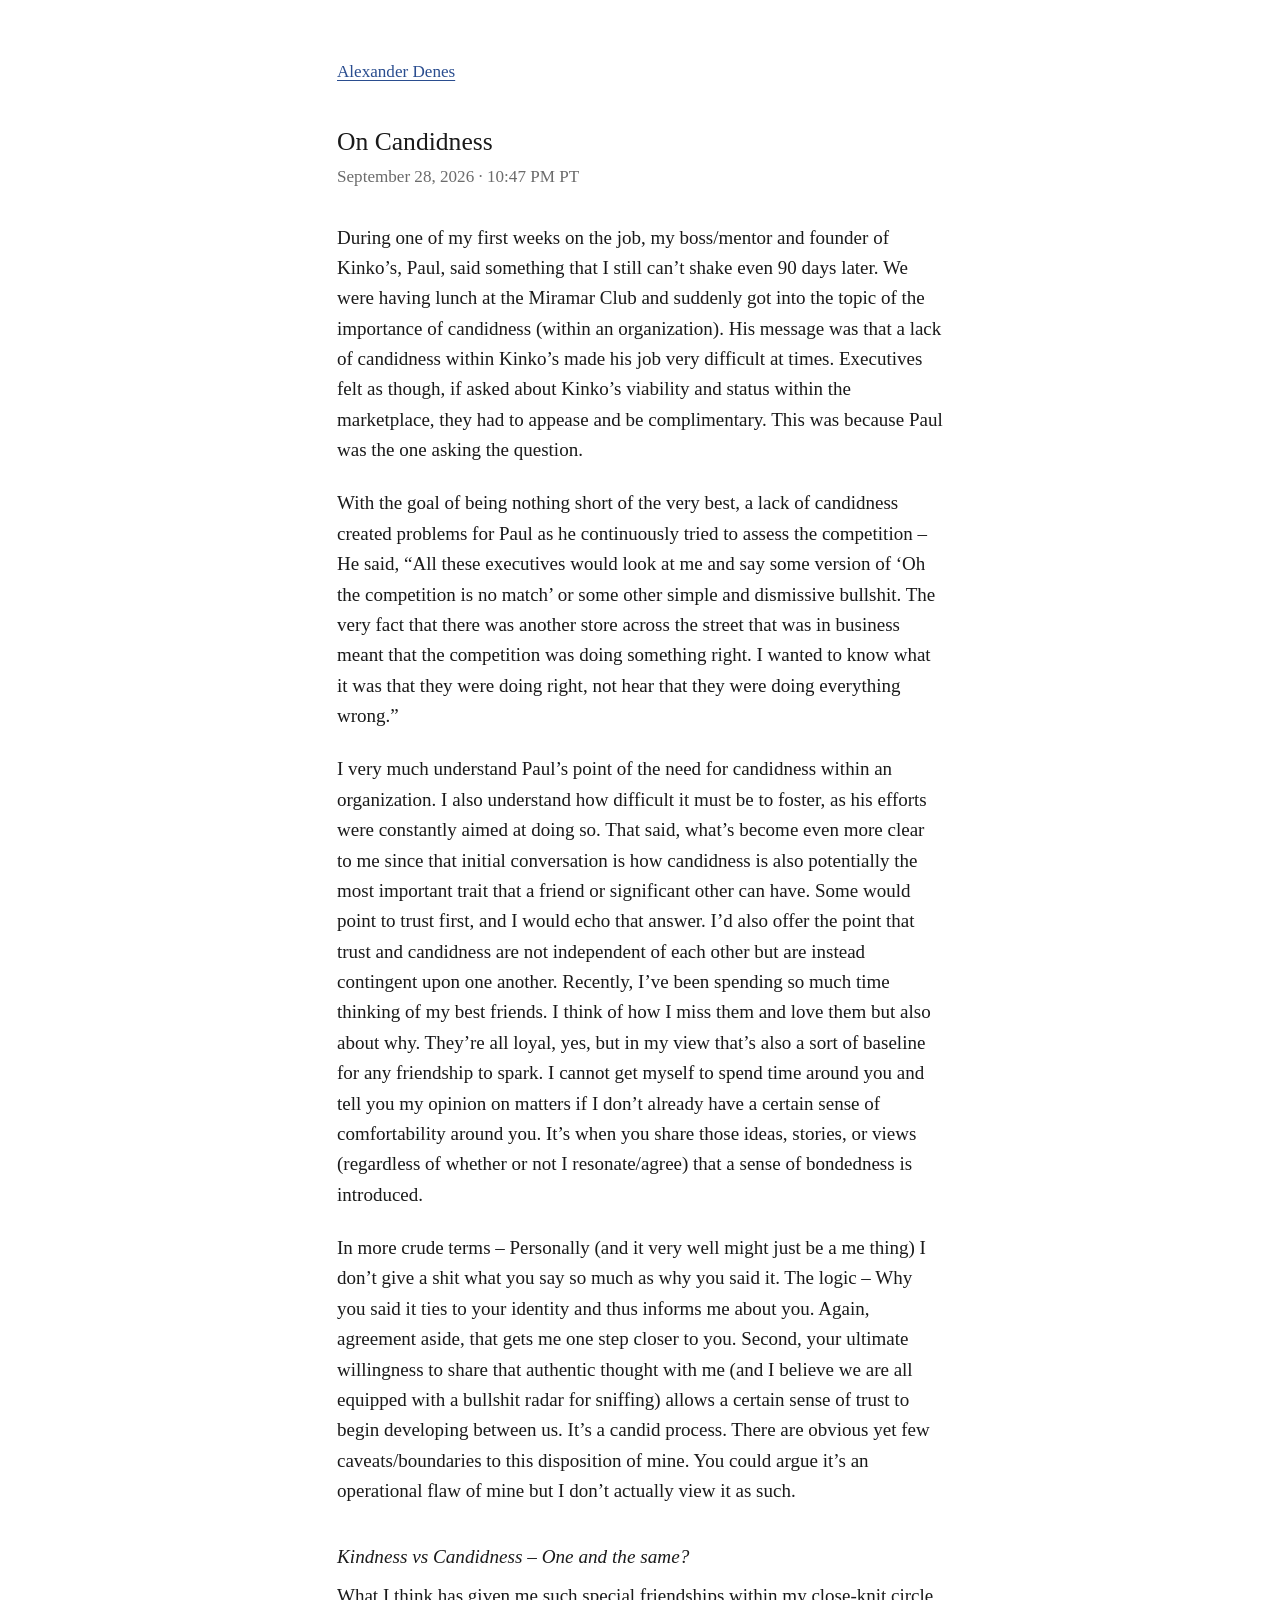
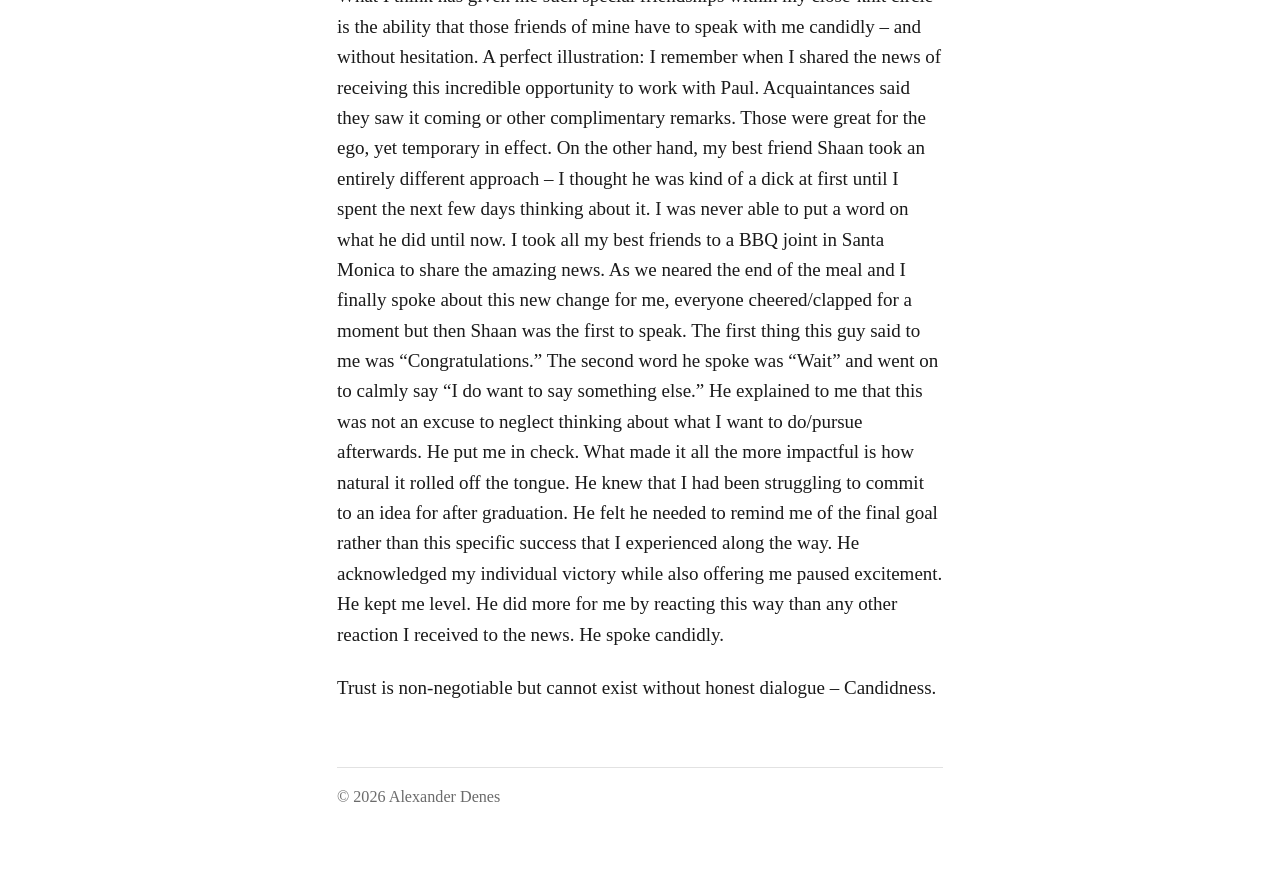
==== commit 18ae6170: "On Candidness: rewrite passage on bondedness and trust Co-Authored-By: Claude Opus 5.5 <noreply@anth" ====
--- a/essays/on-candidness.html
+++ b/essays/on-candidness.html
@@ -17,7 +17,9 @@
 
     <p>With the goal of being nothing short of the very best, a lack of candidness created problems for Paul as he continuously tried to assess the competition – He said, “All these executives would look at me and say some version of ‘Oh the competition is no match’ or some other simple and dismissive bullshit. The very fact that there was another store across the street that was in business meant that the competition was doing something right. I wanted to know what it was that they were doing right, not hear that they were doing everything wrong.”</p>
 
-    <p>I very much understand Paul’s point of the need for candidness within an organization. I also understand how difficult it must be to foster, as his efforts were constantly aimed at doing so. That said, what’s become even more clear to me since that initial conversation is how candidness is also potentially the most important trait that a friend or significant other can have. Some would point to trust first, and I would echo that answer. I’d also offer the point that trust and candidness are not independent of each other but are instead contingent upon one another. Recently, I’ve been spending so much time thinking of my best friends. I think of how I miss them and love them but also about why. They’re all loyal, yes, but in my view that’s also a sort of baseline for any friendship to spark. I cannot get myself to spend time around you and tell you my opinion on matters if I don’t have a certain sense of comfortability around you. It’s when one individual shares those opinions (regardless of mutual final agreement on the idea being discussed) that I feel a sense of bondedness to them. In more crude terms – Personally (and it very well may be just a me thing) I don’t give a shit what you say so much as why you said it. Why you said it ties to your sense of conviction in the statement. That tells me something about you. And your ultimate willingness to share it with me (candidness) is what allows a certain sense of trust to develop between the two of us. There are obvious yet few caveats/boundaries to this disposition of mine.</p>
+    <p>I very much understand Paul’s point of the need for candidness within an organization. I also understand how difficult it must be to foster, as his efforts were constantly aimed at doing so. That said, what’s become even more clear to me since that initial conversation is how candidness is also potentially the most important trait that a friend or significant other can have. Some would point to trust first, and I would echo that answer. I’d also offer the point that trust and candidness are not independent of each other but are instead contingent upon one another. Recently, I’ve been spending so much time thinking of my best friends. I think of how I miss them and love them but also about why. They’re all loyal, yes, but in my view that’s also a sort of baseline for any friendship to spark. I cannot get myself to spend time around you and tell you my opinion on matters if I don’t already have a certain sense of comfortability around you. It’s when you share those ideas, stories, or views (regardless of whether or not I resonate/agree) that a sense of bondedness is introduced.</p>
+
+    <p>In more crude terms – Personally (and it very well might just be a me thing) I don’t give a shit what you say so much as why you said it. The logic – Why you said it ties to your identity and thus informs me about you. Again, agreement aside, that gets me one step closer to you. Second, your ultimate willingness to share that authentic thought with me (and I believe we are all equipped with a bullshit radar for sniffing) allows a certain sense of trust to begin developing between us. It’s a candid process. There are obvious yet few caveats/boundaries to this disposition of mine. You could argue it’s an operational flaw of mine but I don’t actually view it as such.</p>
 
     <h2>Kindness vs Candidness – One and the same?</h2>
 
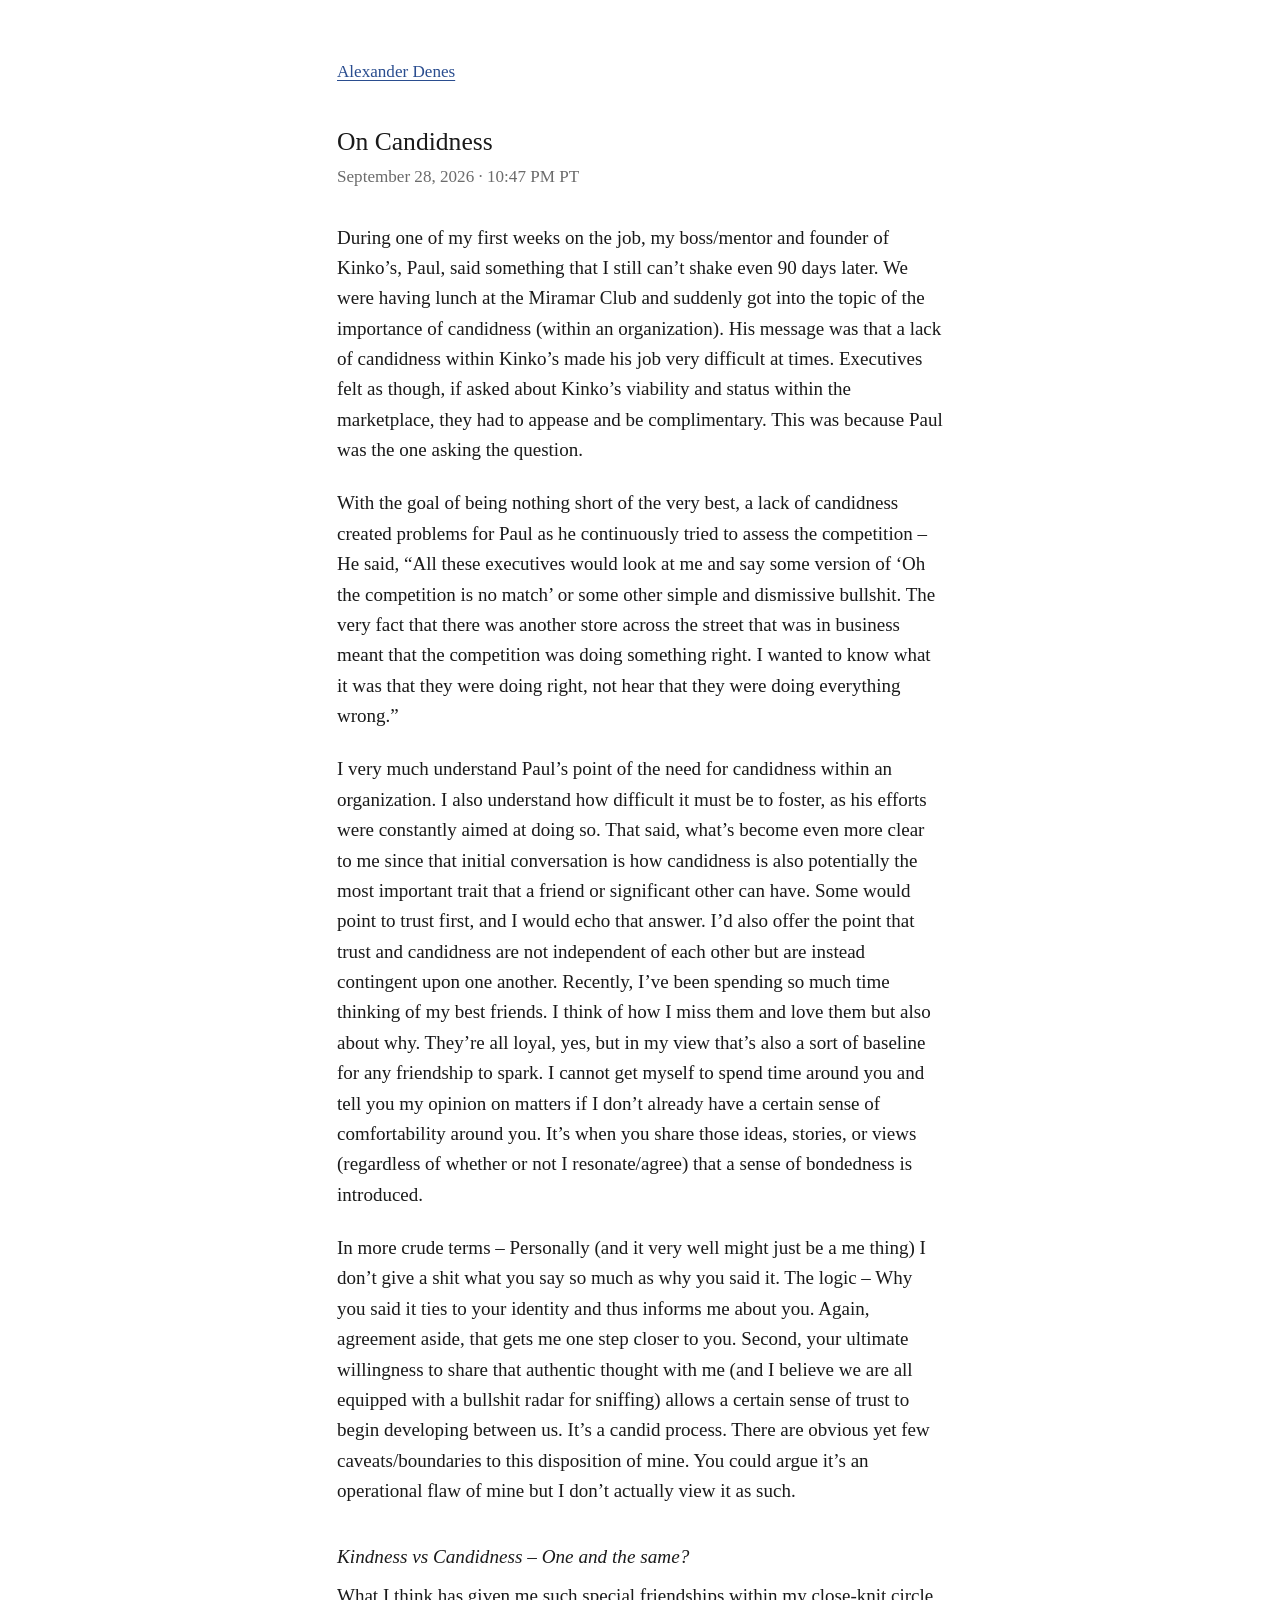
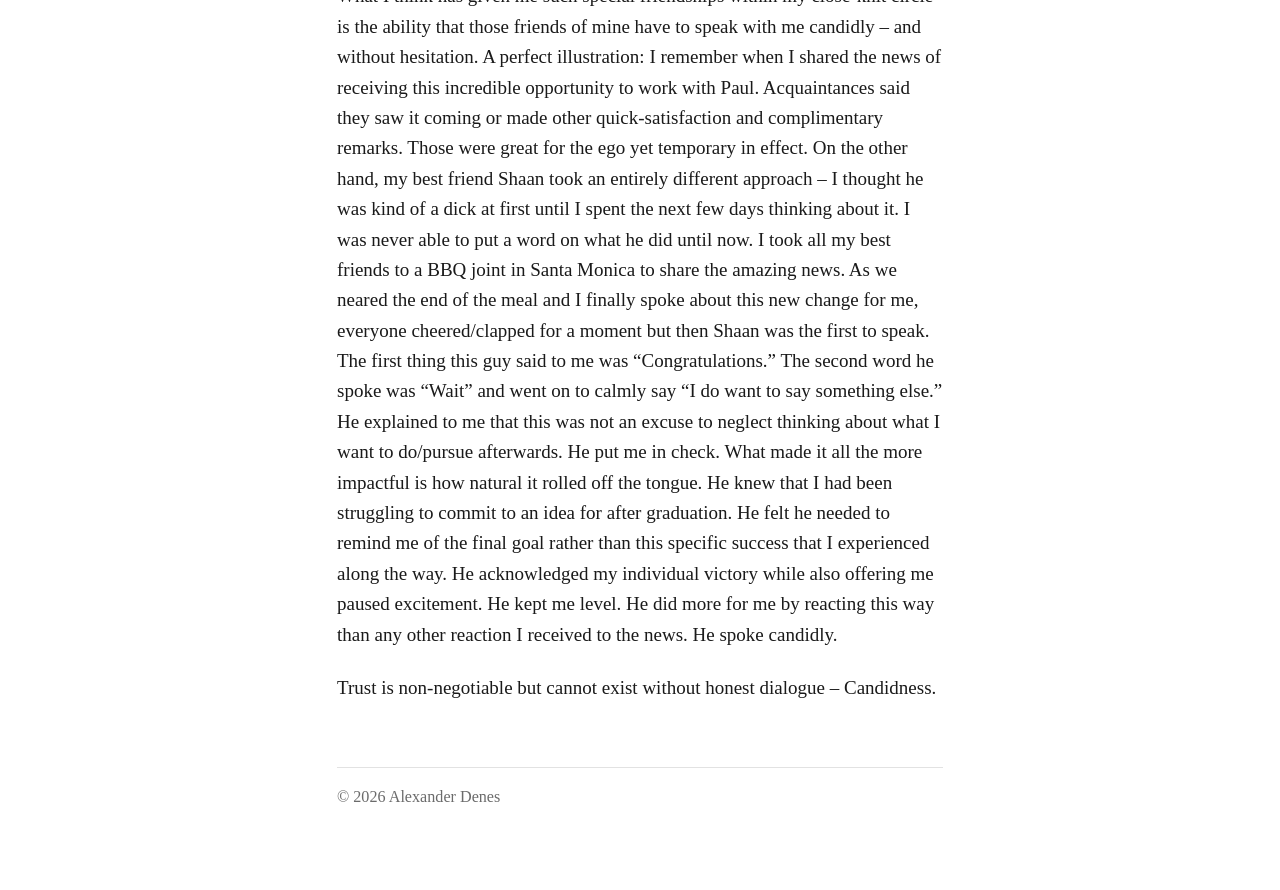
==== commit e671e4de: "On Candidness: reword sentence about acquaintances' reactions Co-Authored-By: Claude Opus 5.5 <norep" ====
--- a/essays/on-candidness.html
+++ b/essays/on-candidness.html
@@ -23,7 +23,7 @@
 
     <h2>Kindness vs Candidness – One and the same?</h2>
 
-    <p>What I think has given me such special friendships within my close-knit circle is the ability that those friends of mine have to speak with me candidly – and without hesitation. A perfect illustration: I remember when I shared the news of receiving this incredible opportunity to work with Paul. Acquaintances said they saw it coming or other complimentary remarks. Those were great for the ego, yet temporary in effect. On the other hand, my best friend Shaan took an entirely different approach – I thought he was kind of a dick at first until I spent the next few days thinking about it. I was never able to put a word on what he did until now. I took all my best friends to a BBQ joint in Santa Monica to share the amazing news. As we neared the end of the meal and I finally spoke about this new change for me, everyone cheered/clapped for a moment but then Shaan was the first to speak. The first thing this guy said to me was “Congratulations.” The second word he spoke was “Wait” and went on to calmly say “I do want to say something else.” He explained to me that this was not an excuse to neglect thinking about what I want to do/pursue afterwards. He put me in check. What made it all the more impactful is how natural it rolled off the tongue. He knew that I had been struggling to commit to an idea for after graduation. He felt he needed to remind me of the final goal rather than this specific success that I experienced along the way. He acknowledged my individual victory while also offering me paused excitement. He kept me level. He did more for me by reacting this way than any other reaction I received to the news. He spoke candidly.</p>
+    <p>What I think has given me such special friendships within my close-knit circle is the ability that those friends of mine have to speak with me candidly – and without hesitation. A perfect illustration: I remember when I shared the news of receiving this incredible opportunity to work with Paul. Acquaintances said they saw it coming or made other quick-satisfaction and complimentary remarks. Those were great for the ego yet temporary in effect. On the other hand, my best friend Shaan took an entirely different approach – I thought he was kind of a dick at first until I spent the next few days thinking about it. I was never able to put a word on what he did until now. I took all my best friends to a BBQ joint in Santa Monica to share the amazing news. As we neared the end of the meal and I finally spoke about this new change for me, everyone cheered/clapped for a moment but then Shaan was the first to speak. The first thing this guy said to me was “Congratulations.” The second word he spoke was “Wait” and went on to calmly say “I do want to say something else.” He explained to me that this was not an excuse to neglect thinking about what I want to do/pursue afterwards. He put me in check. What made it all the more impactful is how natural it rolled off the tongue. He knew that I had been struggling to commit to an idea for after graduation. He felt he needed to remind me of the final goal rather than this specific success that I experienced along the way. He acknowledged my individual victory while also offering me paused excitement. He kept me level. He did more for me by reacting this way than any other reaction I received to the news. He spoke candidly.</p>
 
     <p>Trust is non-negotiable but cannot exist without honest dialogue – Candidness.</p>
   </article>
